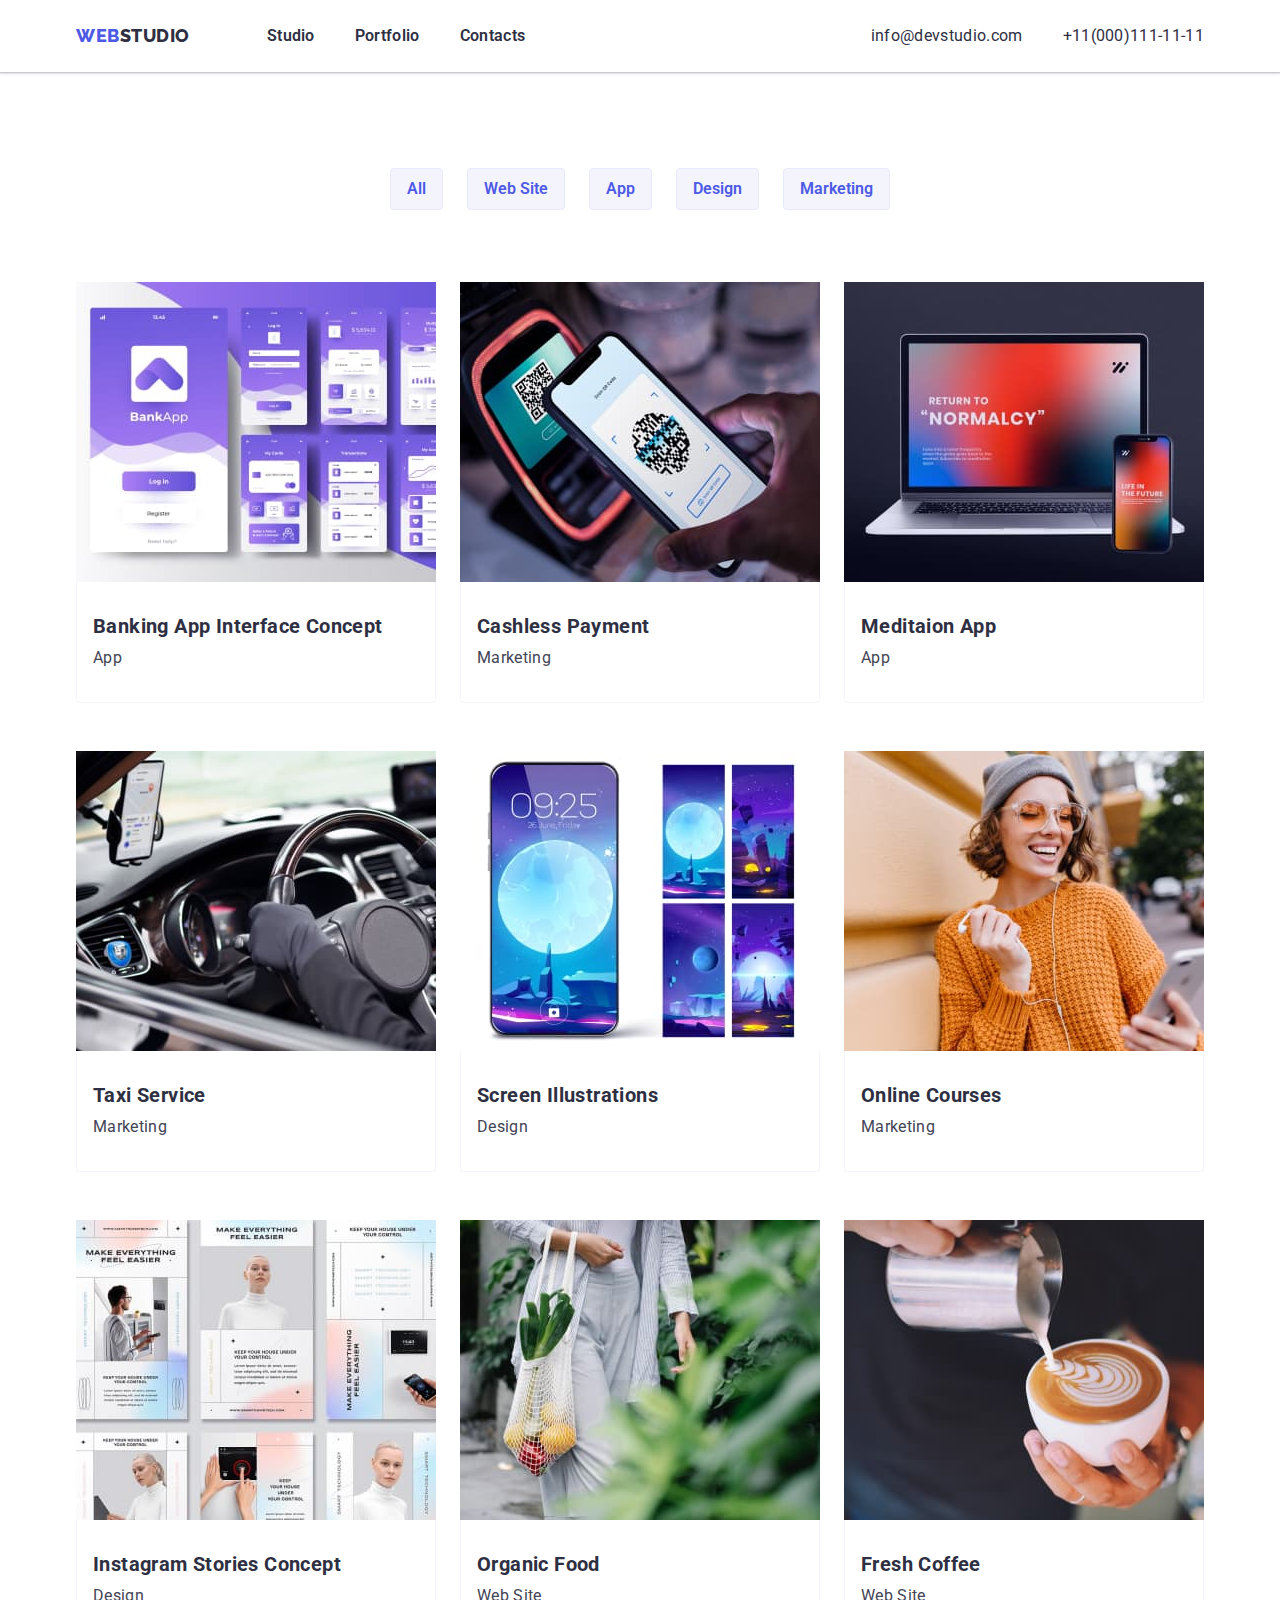
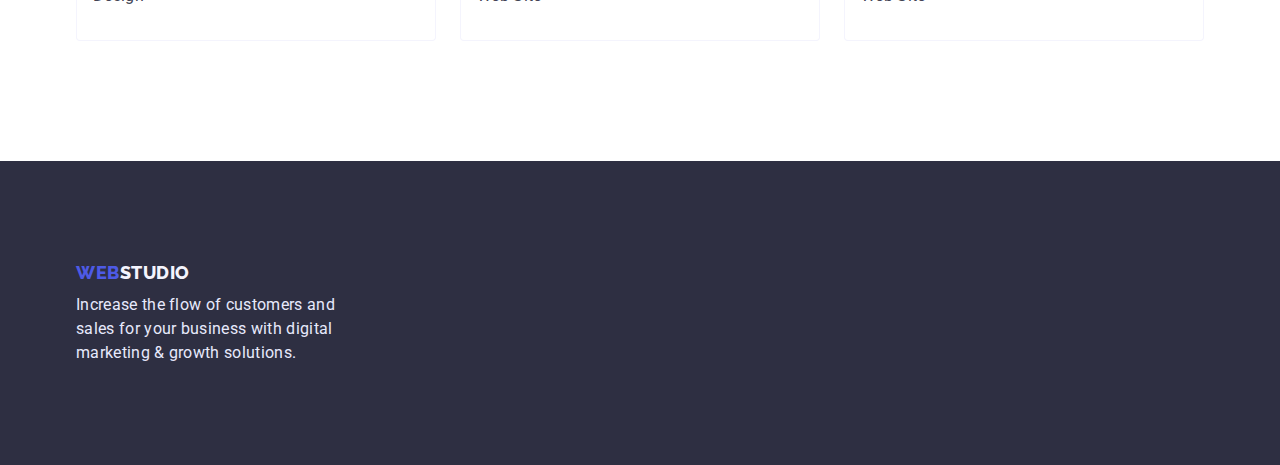
==== portfolio.html @ 2bdb3110 "goit-markup-hw-04" ====
<!DOCTYPE html>
<html lang="en">
<head>
    <meta charset="UTF-8">
    <meta http-equiv="X-UA-Compatible" content="IE=edge">
    <meta name="viewport" content="width=device-width, initial-scale=1.0">
    <title>goit-markup-hw-02</title>
    <link rel="preconnect" href="https://fonts.googleapis.com">
    <link rel="preconnect" href="https://fonts.gstatic.com" crossorigin>
    <link href="https://fonts.googleapis.com/css2?family=Raleway:wght@700&family=Roboto:wght@400;500;700;900&display=swap" rel="stylesheet">
    <link rel="stylesheet" href="https://cdn.jsdelivr.net/npm/modern-normalize@1.1.0/modern-normalize.min.css">
    <link rel="stylesheet" href="./css/styles.css">
</head>
<body>
    <!-- =======================HEADER===================== -->
    <header class="page-header">
        <div class="container page-header-contaniar">
        <nav class="page-nav">
        <a class="logo-studio-dark logo" href="/"><span class="logo-web">WEB</span>STUDIO</a>
        <ul class="menu">
            <li><a class="nav-link menu-item" href="./index.html">Studio</a></li>
            <li><a class="nav-link menu-item" href="./portfolio.html">Portfolio</a></li>
            <li><a class="nav-link menu-item" href="" >Contacts</a></li>
        </ul>
        </nav>

        <ul class="communication">
            <li>
                <a class="contacts" href="mailto:info@devstudio.com">info@devstudio.com</a>
            </li> 
            <li>
                <a class="contacts" href="tel:+11(000)111-11-11">+11(000)111-11-11</a>
            </li>
        </ul>
        </div>  
    </header>
    <!-- =======================/HEADER===================== -->
    <main>

        <section class="portfolio-section">
         <div class="container">   
        <h1 class="visually-hidden">Portfolio WEBSTUDIO</h1>

            <ul class="menu-portfolio">
                <li><button type="button" class="menu-button">All</button></li>
                <li><button type="button" class="menu-button">Web Site</button></li>
                <li><button type="button" class="menu-button">App</button></li>
                <li><button type="button" class="menu-button">Design</button></li>
                <li><button type="button" class="menu-button">Marketing</button></li>
            </ul>   
        
            <ul class="works-portfolio">
                <li>
                    <a class="link-works" href="">
                        <img src="./images/Banking-App-Interface-Concept.jpg" 
                        alt="screen banking app"
                        width="360"
                        height="300">
                        <div class="works-card-content-wrapper">
                            <h2 class="title-description">Banking App Interface Concept</h2>
                            <p class="text">App</p>
                        </div> 
                    </a>
                </li>
                <li>
                    <a class="link-works" href="">
                        <img src="./images/Cashless-Payment.jpg"
                        alt="telephone and payment terminal"
                        width="360"
                        height="300">
                        <div class="works-card-content-wrapper">
                            <h2 class="title-description">Cashless Payment</h2>
                            <p class="text">Marketing</p>
                        </div>
                    </a>
                </li>
                <li>
                    <a class="link-works" href="">
                        <img src="./images/Meditaion-App.jpg" 
                        alt="notebook and telephone"
                        width="360"
                        height="300">
                        <div class="works-card-content-wrapper">
                            <h2 class="title-description">Meditaion App</h2>
                            <p class="text">App</p>
                        </div>
                    </a>
                </li>
                <li>
                    <a class="link-works" href="">
                        <img src="./images/Taxi-Service.jpg" 
                        alt="car panel"
                        width="360"
                        height="300">
                        <div class="works-card-content-wrapper">
                            <h2 class="title-description">Taxi Service</h2>
                            <p class="text">Marketing</p>
                        </div> 
                    </a>
                </li>
                <li>
                    <a class="link-works" href="">
                        <img src="./images/Screen-Illustrations.jpg" 
                        alt="Screen telephone"
                        width="360"
                        height="300">
                        <div class="works-card-content-wrapper">
                            <h2 class="title-description">Screen Illustrations</h2>
                            <p class="text">Design</p>
                        </div> 
                    </a>
                </li>
                <li>
                    <a class="link-works" href="">
                        <img src="./images/Online-Courses.jpg" 
                        alt="girl with telephone"
                        width="360"
                        height="300">
                        <div class="works-card-content-wrapper">
                            <h2 class="title-description">Online Courses</h2>
                            <p class="text">Marketing</p>
                        </div>
                    </a>
                </li>
                <li>
                    <a class="link-works" href="">
                        <img src="./images/Instagram-Stories-Concept.jpg" 
                        alt="instagram pages"
                        width="360"
                        height="300">
                        <div class="works-card-content-wrapper">
                            <h2 class="title-description">Instagram Stories Concept</h2>
                            <p class="text">Design</p>
                        </div>
                    </a>
                </li>
                <li>
                    <a class="link-works" href="">
                        <img src="./images/Organic-Food.jpg" 
                        alt="bag with food"
                        width="360"
                        height="300">
                        <div class="works-card-content-wrapper">
                            <h2 class="title-description">Organic Food</h2>
                            <p class="text">Web Site</p>
                        </div>
                    </a>
                </li>
                <li>
                    <a class="link-works" href="">
                        <img src="./images/Fresh-Coffee.jpg" 
                        alt="cup of coffe"
                        width="360"
                        height="300">
                        <div class="works-card-content-wrapper">
                            <h2 class="title-description">Fresh Coffee</h2>
                            <p class="text">Web Site</p>
                        </div>  
                    </a>
                </li>
            </ul>
        </div>    
        </section>
    </main>
    <!-- ========================FOOTER======================= -->
    <footer class="footer">
        <div class="container">
        <a class="logo-studio-white" href="/"><span class="logo-web">WEB</span>STUDIO</a>
        <p class="text-footer"> Increase the flow of customers 
            and sales for your business
            with digital marketing & growth solutions.
        </p>
        </div>
    </footer>
    <!-- ========================/FOOTER====================== -->
</body>
</html>
---- css/styles.css ----
:root {
    --primary-font: 'Roboto', sans-serif;
    --secondary-font: 'Raleway', sans-serif;
    --primaty-text-color: #2E2F42;
    --secondary-text-color: #434455;
    --accent-color: #2E2F42;
    --secondary-footer-color: #E7E9FC;
}


h1,h2,h3,h4,p {
    margin-top: 0; 
    margin-bottom: 0;
}

.container {
    width: 1158px;
    margin-left: auto;
    margin-right: auto;
    padding-left: 15px;
    padding-right: 15px;
}

/* ====================COMPONENTS==================== */
/* цвет основного текста h1 #FFFFFF  */
/* цвет второстепенного текста h2 & h3 #2E2F42 */
/* абзац #434455 */

body {
    font-family: var(--primary-font);
    background-color: #FFFFFF;
    color: #434455;
}

.section {
    padding-top: 120px;
    padding-bottom: 120px;
}

ul, ol {
    list-style: none;
    margin-top: 0;
    margin-bottom: 0;
    padding-left: 0;
}

img {
    display: block;
}

.logo-studio-dark,
.logo-studio-white,
.logo-web,
.nav-link,
.contacts,
.link-works {
    text-decoration: none;
}


.text {
    flex-basis: auto;
    margin-top: 8px;
    font-family: var(--primary-font);
    font-size: 16px;
    line-height: 1.5;
    letter-spacing: 0.02em;
    color: var(--secondary-text-color);
}
/* ====================/COMPONENTS==================== */

/* ====================HEADER==================== */

.page-header {
    box-shadow: 0px 2px 1px rgba(46, 47, 66, 0.08),
    0px 1px 1px rgba(46, 47, 66, 0.16),
    0px 1px 6px rgba(46, 47, 66, 0.08)
}

.page-header-contaniar {
    display: flex;
    align-items: center;
}

.page-nav {
    display: flex;
    align-items: center;
}

.menu {
    display: flex;
    flex-wrap: wrap;
    gap: 40px;
}

.menu-item {
    flex-basis: calc((100% - 80px) / 3);
}


.logo {
    margin-right: 77px;
}

.logo-web {
    color: #4D5AE5;
}

.logo-studio-dark {
    font-family: var(--secondary-font);
    font-weight: 800;
    font-size: 18px;
    line-height: 1.33;
    letter-spacing: 0.03em;
    text-transform: uppercase;
    color: var(--accent-color);
}

.nav-link:hover,
.nav-link:focus {
    color: #4D5AE5;
}
.nav-link {
    padding-top: 24px;
    padding-bottom: 24px;
    display: block;
    font-weight: 600;
    font-size: 16px;
    line-height: 1.5;
    letter-spacing: 0.02em;
    color: var(--accent-color);

}

.communication {
    display: flex;
    flex-wrap: wrap;
    gap: 40px;
    align-items: center;
    margin-left: auto; 
}
.contacts {
    /* margin-right: 40px; */
    /* flex-basis: calc((100% - 40px) / 2); */
}
.contacts:hover,
.contacts:focus {
    color: #4D5AE5;
}
.contacts {
    padding-top: 24px;
    padding-bottom: 24px;
    display: block;
    font-size: 16px;
    line-height: 1.5;
    letter-spacing: 0.02em;
    color: var(--accent-color);
}

/* =====================/HEADER==================== */

/* =====================HERO====================== */
.hero {
    text-align: center;
    padding-top: 192px;
    padding-bottom: 192px;
    background-color: var(--accent-color);
}


.hero-title {
    width: 496px;
    margin-left: auto;
    margin-right: auto;
    margin-bottom: 48px;
    font-weight: 700;
    font-size: 56px;
    line-height: 1.07;
    text-align: center;
    letter-spacing: 0.02em;
    color: #FFFFFF;
}

.hero-button:hover,
.hero-button:focus {
    color: #FFFFFF;
    background-color: #4D5AE5;
}
.hero-button {
    padding-top: 16px;
    padding-bottom: 16px;
    padding-left: 32px;
    padding-right: 32px;
    font-weight: 700;
    font-size: 16px;
    line-height: 1.19;
    letter-spacing: 0.04em;
    color: #FFFFFF;
    background-color: #4D5AE5;
    border-color: transparent;
    cursor: pointer;
}
/* ======================/HERO====================== */

/* =====================ABOUT==================== */

.visually-hidden {
    position: absolute;
    white-space: nowrap;
    width: 1px;
    height: 1px;
    overflow: hidden;
    border: 0;
    padding: 0;
    clip: rect(0 0 0 0);
    clip-path: inset(50%);
    margin: -1px;
}

.company-quality {
    padding-bottom: 0;
}

.title-section {
    margin-bottom: 72px;
    font-weight: 700;
    font-size: 36px;
    line-height: 1.11;
    text-align: center;
    letter-spacing: 0.02em;
    text-transform: capitalize;
    color: var(--accent-color);
}

.title-description {
    font-weight: 700;
    font-size: 20px;
    line-height: 1.2;
    letter-spacing: 0.02em;
    color: var(--accent-color);
}
/* ============================= COMPANY-QUALITY =======================*/

.theses {
    display: flex;
    gap: 24px;

}

/* ============================= /COMPANY-QUALITY =======================*/

/* ============================= OUR WORKERS ==============================*/

.work-examples {
    display: flex;
    flex-wrap: wrap;
    gap: 24px;
}

/* ============================= /OUR WORKERS ==============================*/

/* =============================== EMPLOYEES ================================ */

.employees-section {
    background-color: #F4F4FD;
}

.employees {
    display: flex;
    flex-wrap: wrap;
    gap: 24px;
}

.employees-card {
    flex-basis: calc((100% - 72px) / 4);
    background-color: #FFFFFF;
    box-shadow: 0px 1px 6px rgba(46, 47, 66, 0.08),
    0px 1px 1px rgba(46, 47, 66, 0.16),
    0px 2px 1px rgba(46, 47, 66, 0.08);
    border-radius: 0px 0px 4px 4px;
}

.employees-card-content-wrapper {
    padding-top: 32px;
    padding-left: 16px;
    padding-right: 16px;
    padding-bottom: 32px;
    text-align: center;
}

/* =============================== /EMPLOYEES ================================ */

/* =====================/ABOUT==================== */

/* ======================FOOTER===================== */
.footer {
    padding-top: 100px;
    padding-bottom: 100px;
    background-color: var(--accent-color);
}

.logo-web {
    color: #4D5AE5;
}

.logo-studio-white {
    font-family: var(--secondary-font);
    font-weight: 800;
    font-size: 18px;
    line-height: 1.33;
    letter-spacing: 0.03em;
    text-transform: uppercase;
    color: #F4F4FD;
}

.text-footer {
    margin-top: 8px;
    width: 264px;
    font-size: 16px;
    line-height: 1.5;
    letter-spacing: 0.02em;
    color: var(--secondary-footer-color);
}
/* ======================/FOOTER===================== */

/* ======================MAIN PORTFOLIO===================== */

.portfolio-section {
    padding-top: 96px;
    padding-bottom: 120px;
}

.menu-button:hover,
.menu-button:focus {
    color: #FFFFFF;
    background-color: #4D5AE5;
    box-shadow: 0px 3px 1px
    rgba(0, 0, 0, 0.1), 0px 2px 1px
    rgba(0, 0, 0, 0.08), 0px 2px 2px
    rgba(0, 0, 0, 0.12);
    border-color: transparent;
}

.menu-button {
    font-weight: 600;
    font-size: 16px;
    line-height: 1.5;
    padding: 8px 16px;
    background-color: #F4F4FD;
    border: 1px solid #E7E9FC;
    color: #4D5AE5;
    cursor: pointer;
    border-radius: 4px;
}

.menu-portfolio {
    margin-bottom: 72px;
    display: flex;
    flex-wrap: wrap;
    justify-content: center;
    gap: 24px;
}

.works-portfolio {
    display: flex;
    flex-wrap: wrap;
    row-gap: 48px;
    column-gap: 24px;
}

.works-card-content-wrapper:hover,
.works-card-content-wrapper:focus {
    box-shadow: 0px 1px 6px rgba(46, 47, 66, 0.08),
    0px 1px 1px rgba(46, 47, 66, 0.16),
    0px 2px 1px rgba(46, 47, 66, 0.08);
}


.works-card-content-wrapper {
    padding-top: 32px;
    padding-left: 16px;
    padding-right: 16px;
    padding-bottom: 32px;
    border-radius: 0px 0px 4px 4px;
    border-left: 0.5px solid #F4F4FD;
    border-right: 0.5px solid #F4F4FD;
    border-bottom: 0.5px solid #F4F4FD;
}
/* ======================/MAIN PORTFOLIO===================== */
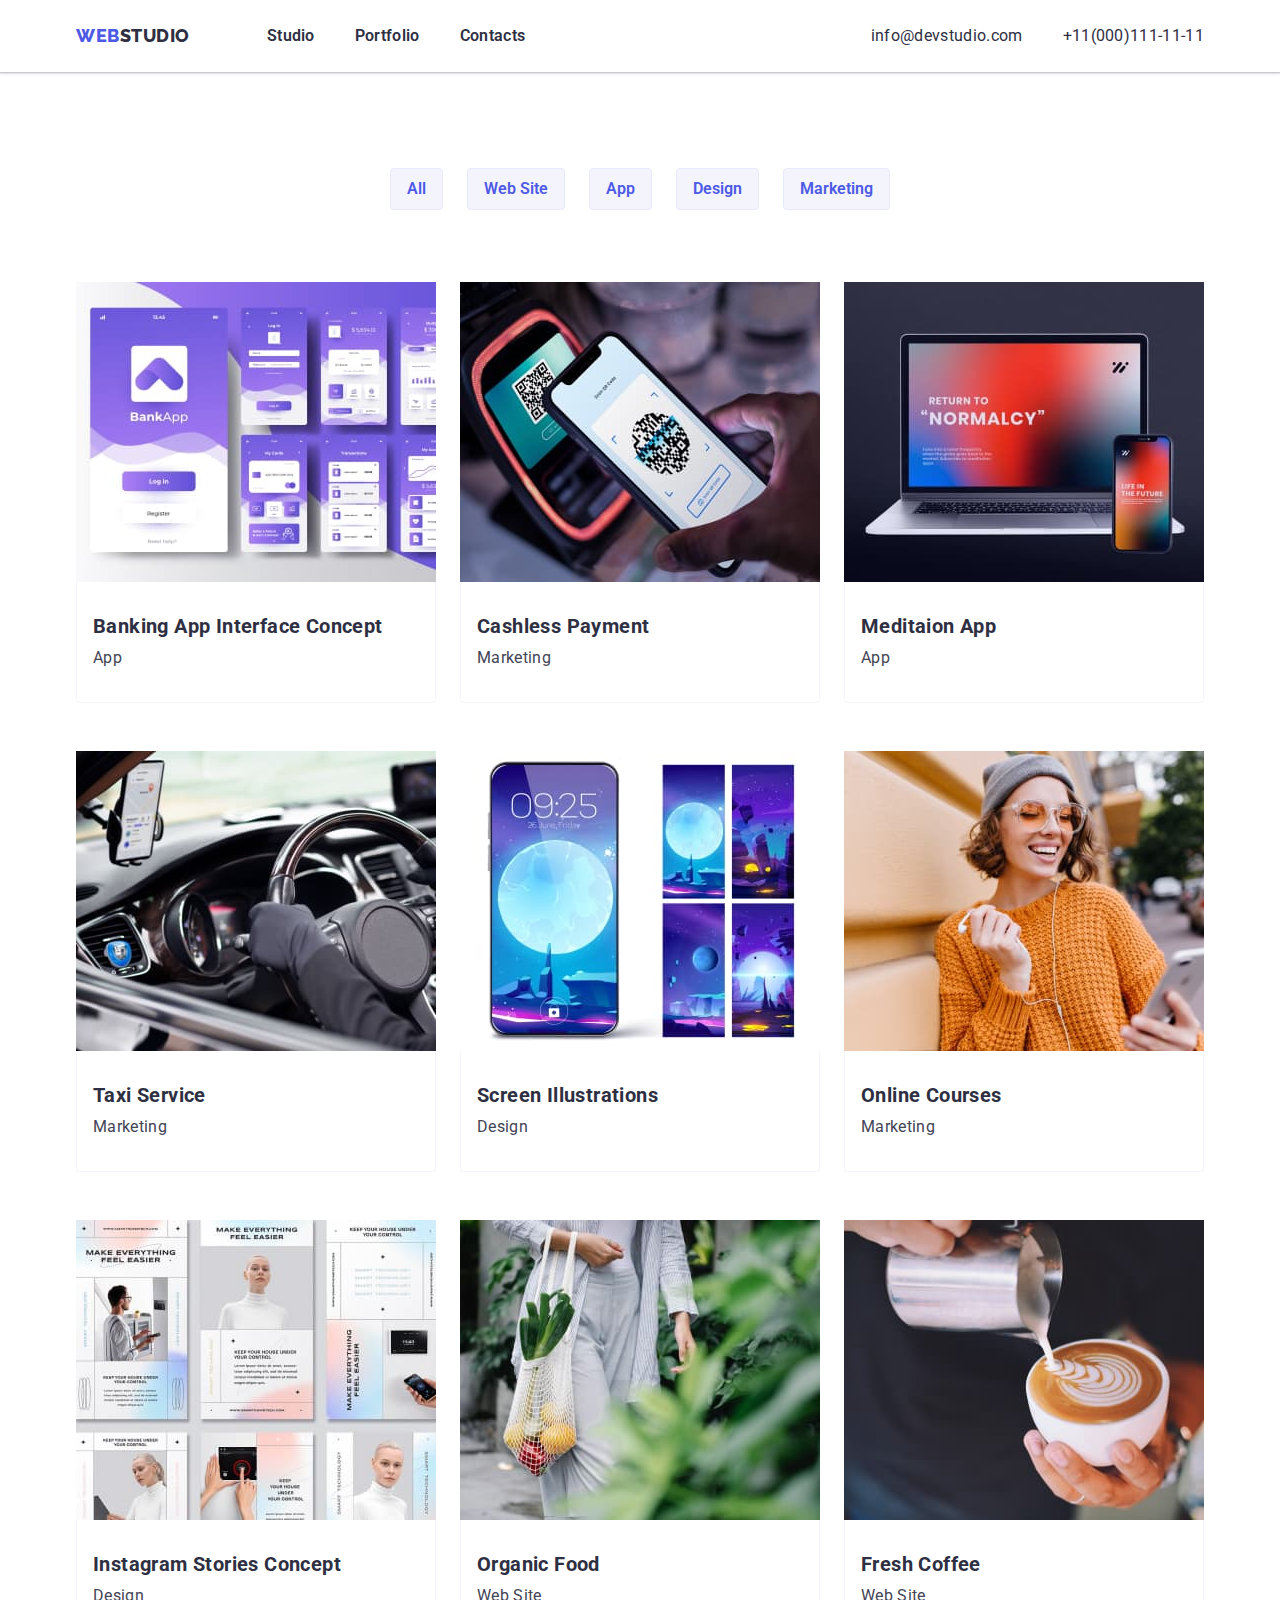
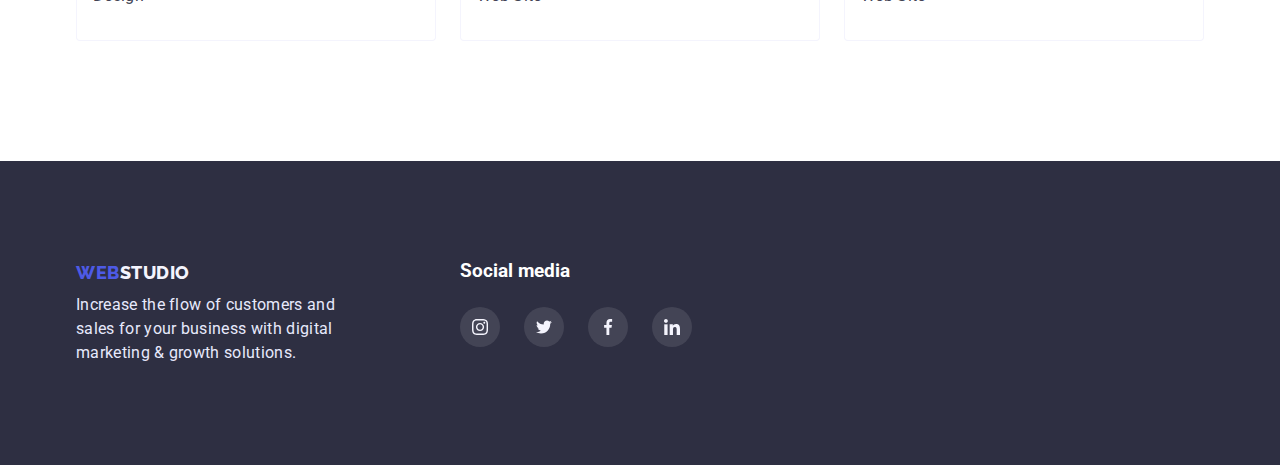
==== commit 16f19d07: "hw-4" ====
--- a/portfolio.html
+++ b/portfolio.html
@@ -164,12 +164,47 @@
     </main>
     <!-- ========================FOOTER======================= -->
     <footer class="footer">
-        <div class="container">
-        <a class="logo-studio-white" href="/"><span class="logo-web">WEB</span>STUDIO</a>
-        <p class="text-footer"> Increase the flow of customers 
-            and sales for your business
-            with digital marketing & growth solutions.
-        </p>
+        <div class="container footer-info">
+            <div class="footer-description">
+                <a class="logo-studio-white" href="/"><span class="logo-web">WEB</span>STUDIO</a>
+                <p class="text-footer"> Increase the flow of customers
+                    and sales for your business
+                    with digital marketing & growth solutions.
+                </p>
+            </div>
+            <div class="footer-social-media">
+                <h3 class="footer-title">Social media</h3>
+                <ul class="footer-social-list">
+                    <li class="social-list-item">
+                        <a href="" class="footer-social-list-link">
+                            <svg class="social-list-icon" width="16" height="16">
+                                <use href="./images/sprite.svg#instagram"></use>
+                            </svg>
+                        </a>
+                    </li>
+                    <li class="social-list-item">
+                        <a href="" class="footer-social-list-link">
+                            <svg class="social-list-icon" width="16" height="16">
+                                <use href="./images/sprite.svg#twitter"></use>
+                            </svg>
+                        </a>
+                    </li>
+                    <li class="social-list-item">
+                        <a href="" class="footer-social-list-link">
+                            <svg class="social-list-icon" width="16" height="16">
+                                <use href="./images/sprite.svg#facebook"></use>
+                            </svg>
+                        </a>
+                    </li>
+                    <li class="social-list-item">
+                        <a href="" class="footer-social-list-link">
+                            <svg class="social-list-icon" width="16" height="16">
+                                <use href="./images/sprite.svg#linkedin"></use>
+                            </svg>
+                        </a>
+                    </li>
+                </ul>
+            </div>
         </div>
     </footer>
     <!-- ========================/FOOTER====================== -->
--- a/css/styles.css
+++ b/css/styles.css
@@ -79,7 +79,6 @@
 
 .page-header-contaniar {
     display: flex;
-    align-items: center;
 }
 
 .page-nav {
@@ -139,10 +138,8 @@
     align-items: center;
     margin-left: auto; 
 }
-.contacts {
-    /* margin-right: 40px; */
-    /* flex-basis: calc((100% - 40px) / 2); */
-}
+
+
 .contacts:hover,
 .contacts:focus {
     color: #4D5AE5;
@@ -165,6 +162,9 @@
     padding-top: 192px;
     padding-bottom: 192px;
     background-color: var(--accent-color);
+    background-image: linear-gradient(rgba(46, 47, 66, 0.7),rgba(46, 47, 66, 0.7)),
+    url("../images/Hero-card.jpg");
+    background-size: cover;
 }
 
 
@@ -217,6 +217,16 @@
     margin: -1px;
 }
 
+.quality-list-link {
+    margin-bottom: 8px;
+    display: flex;
+    justify-content: center;
+    align-items: center;
+    width: 264px;
+    height: 112px;
+    background-color: #F4F4FD;
+}
+
 .company-quality {
     padding-bottom: 0;
 }
@@ -287,6 +297,23 @@
     padding-bottom: 32px;
     text-align: center;
 }
+
+.social-list {
+    display: flex;
+    gap: 24px;
+}
+
+.social-list-link {
+    margin-top: 8px;
+    display: flex;
+    justify-content: center;
+    align-items: center;
+    width: 40px;
+    height: 40px;
+    border-radius: 50%;
+    background-color: #4D5AE5;
+}
+    
 
 /* =============================== /EMPLOYEES ================================ */
 
@@ -312,7 +339,10 @@
     text-transform: uppercase;
     color: #F4F4FD;
 }
-
+.footer-title {
+    color: #FFFFFF;
+    margin-bottom: 16px;
+}
 .text-footer {
     margin-top: 8px;
     width: 264px;
@@ -320,6 +350,41 @@
     line-height: 1.5;
     letter-spacing: 0.02em;
     color: var(--secondary-footer-color);
+}
+
+.footer-info {
+    display: flex;  
+}
+
+.footer-description {
+    display: block;
+    margin-right: 120px;
+}
+
+.footer-social-media {
+    display: block;
+    
+}
+
+.footer-social-list {
+    display: flex;
+    gap: 24px;
+}
+
+.footer-social-list-link:focus,
+.footer-social-list-link:hover {
+    background-color: #31D0AA;
+}
+
+.footer-social-list-link {
+    margin-top: 8px;
+    display: flex;
+    justify-content: center;
+    align-items: center;
+    width: 40px;
+    height: 40px;
+    border-radius: 50%;
+    background-color: rgba(255, 255, 255, 0.1);
 }
 /* ======================/FOOTER===================== */
 
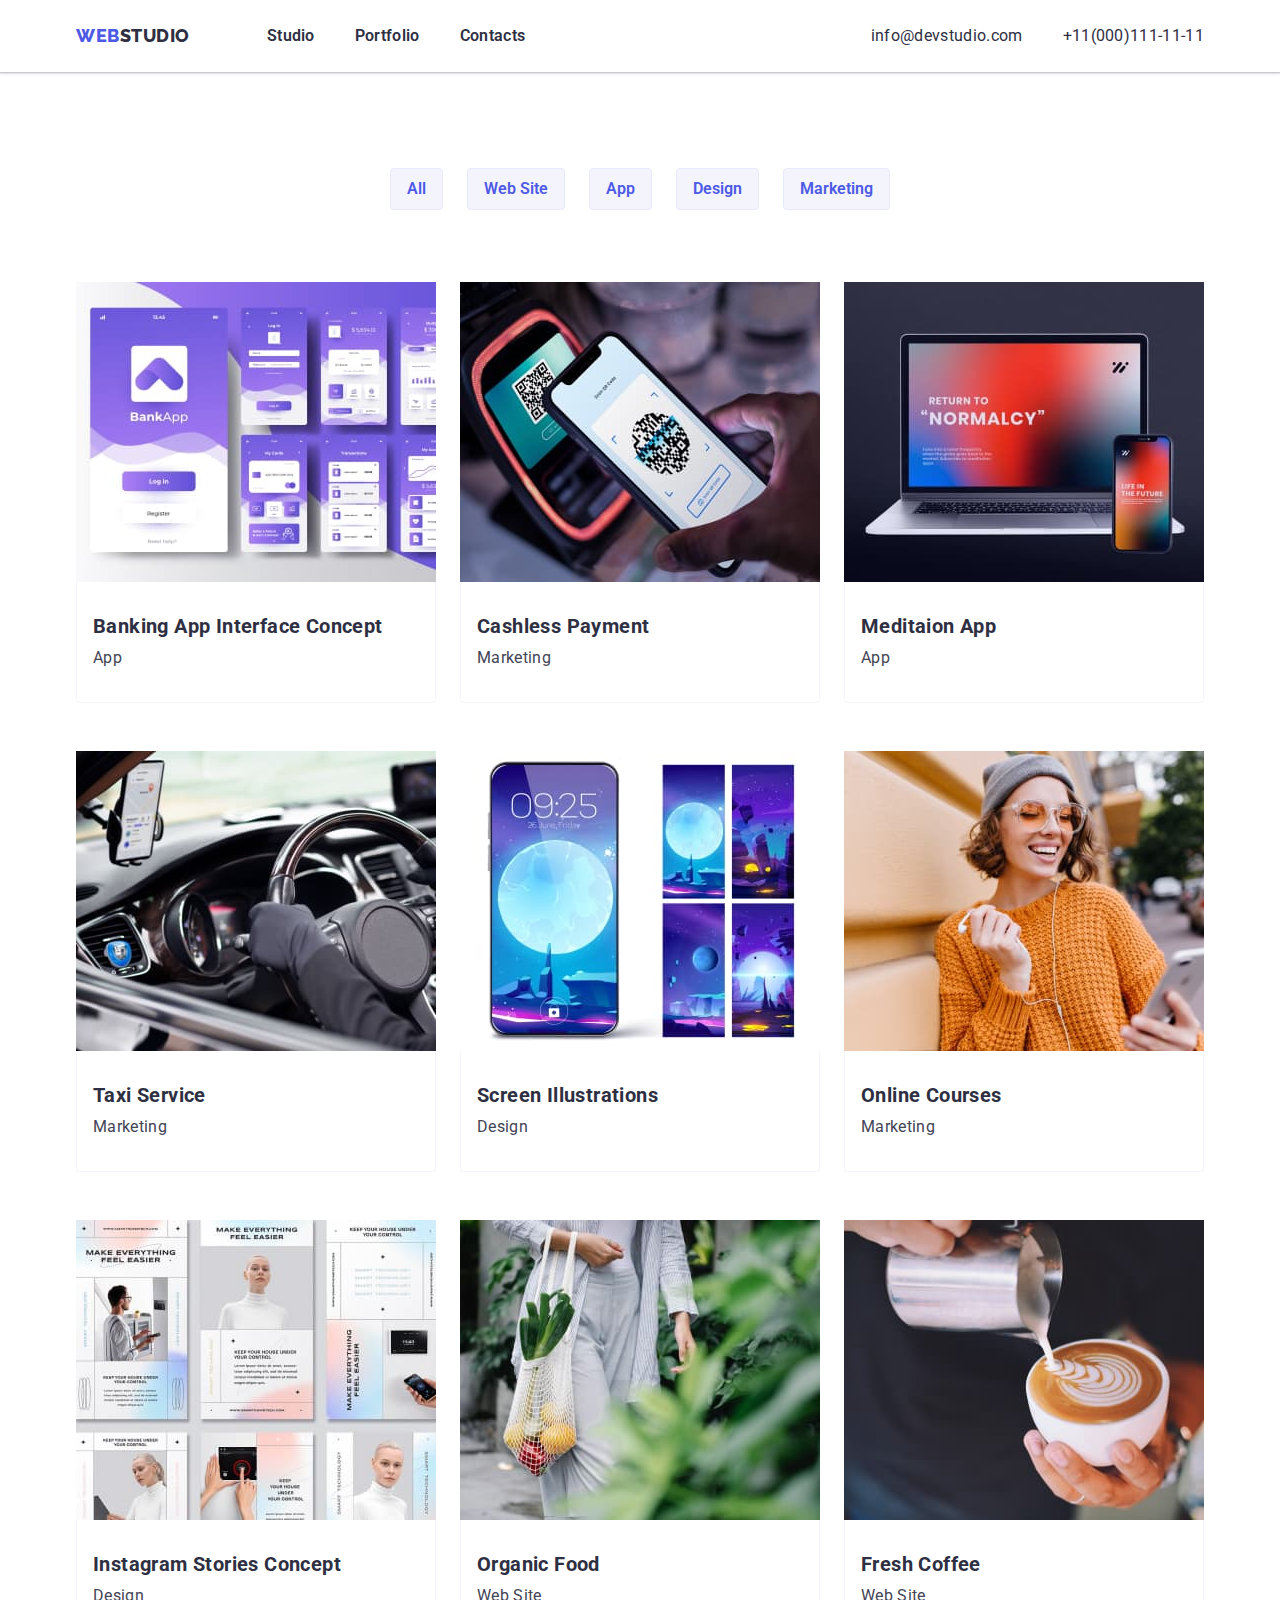
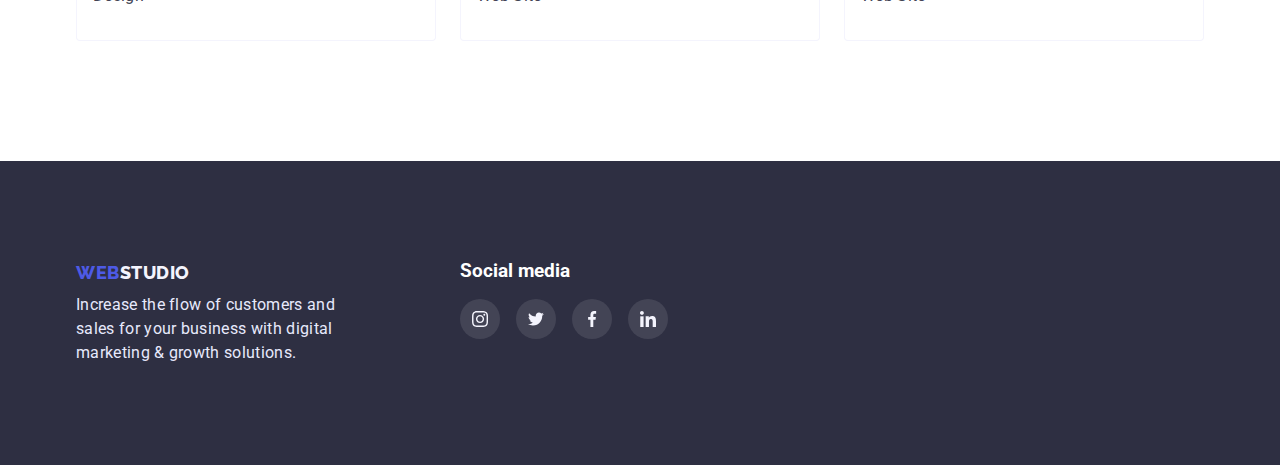
==== commit 9df0ded0: "goit-markup-hw-04" ====
--- a/portfolio.html
+++ b/portfolio.html
@@ -7,7 +7,7 @@
     <title>goit-markup-hw-02</title>
     <link rel="preconnect" href="https://fonts.googleapis.com">
     <link rel="preconnect" href="https://fonts.gstatic.com" crossorigin>
-    <link href="https://fonts.googleapis.com/css2?family=Raleway:wght@700&family=Roboto:wght@400;500;700;900&display=swap" rel="stylesheet">
+    <link href="https://fonts.googleapis.com/css2?family=Raleway:wght@800&family=Roboto:wght@400;500;700;900&display=swap" rel="stylesheet">
     <link rel="stylesheet" href="https://cdn.jsdelivr.net/npm/modern-normalize@1.1.0/modern-normalize.min.css">
     <link rel="stylesheet" href="./css/styles.css">
 </head>
--- a/css/styles.css
+++ b/css/styles.css
@@ -158,6 +158,8 @@
 
 /* =====================HERO====================== */
 .hero {
+    margin: 0 auto;
+    max-width: 1440px;
     text-align: center;
     padding-top: 192px;
     padding-bottom: 192px;
@@ -199,6 +201,8 @@
     background-color: #4D5AE5;
     border-color: transparent;
     cursor: pointer;
+    box-shadow: 0px 4px 4px rgba(0, 0, 0, 0.15);
+    border-radius: 4px;
 }
 /* ======================/HERO====================== */
 
@@ -275,6 +279,10 @@
     background-color: #F4F4FD;
 }
 
+.text-team {
+    margin-bottom: 12px;
+}
+
 .employees {
     display: flex;
     flex-wrap: wrap;
@@ -304,7 +312,6 @@
 }
 
 .social-list-link {
-    margin-top: 8px;
     display: flex;
     justify-content: center;
     align-items: center;
@@ -316,6 +323,39 @@
     
 
 /* =============================== /EMPLOYEES ================================ */
+
+/* ==============================CUSTOMERS ================================= */
+
+.customers-list {
+    display: flex;
+    gap: 24px;
+}
+
+.customers-list-link:hover,
+.customers-list-link:focus {
+    border: 1px solid #4D5AE5;
+    color: #4D5AE5;
+}
+
+.customers-list-icon {
+    fill: currentColor;
+}
+
+.customers-list-link {
+    display: flex;
+    justify-content: center;
+    align-items: center;
+    border: 1px solid rgba(142, 143, 153, 1);
+    width: 168px;
+    height: 88px;
+    border-radius: 5px;
+    color: rgba(142, 143, 153, 1);
+}
+
+
+
+
+/* =============================/CUSTOMERS ================================= */
 
 /* =====================/ABOUT==================== */
 
@@ -368,7 +408,7 @@
 
 .footer-social-list {
     display: flex;
-    gap: 24px;
+    gap: 16px;
 }
 
 .footer-social-list-link:focus,
@@ -377,7 +417,6 @@
 }
 
 .footer-social-list-link {
-    margin-top: 8px;
     display: flex;
     justify-content: center;
     align-items: center;
@@ -433,7 +472,17 @@
     column-gap: 24px;
 }
 
-.works-card-content-wrapper:hover,
+.link-works:hover,
+.link-works:focus {
+    box-shadow: 0px 1px 6px rgba(46, 47, 66, 0.08),
+    0px 1px 1px rgba(46, 47, 66, 0.16),
+    0px 2px 1px rgba(46, 47, 66, 0.08);
+    
+}
+.link-works {
+    display: block;
+}
+
 .works-card-content-wrapper:focus {
     box-shadow: 0px 1px 6px rgba(46, 47, 66, 0.08),
     0px 1px 1px rgba(46, 47, 66, 0.16),
